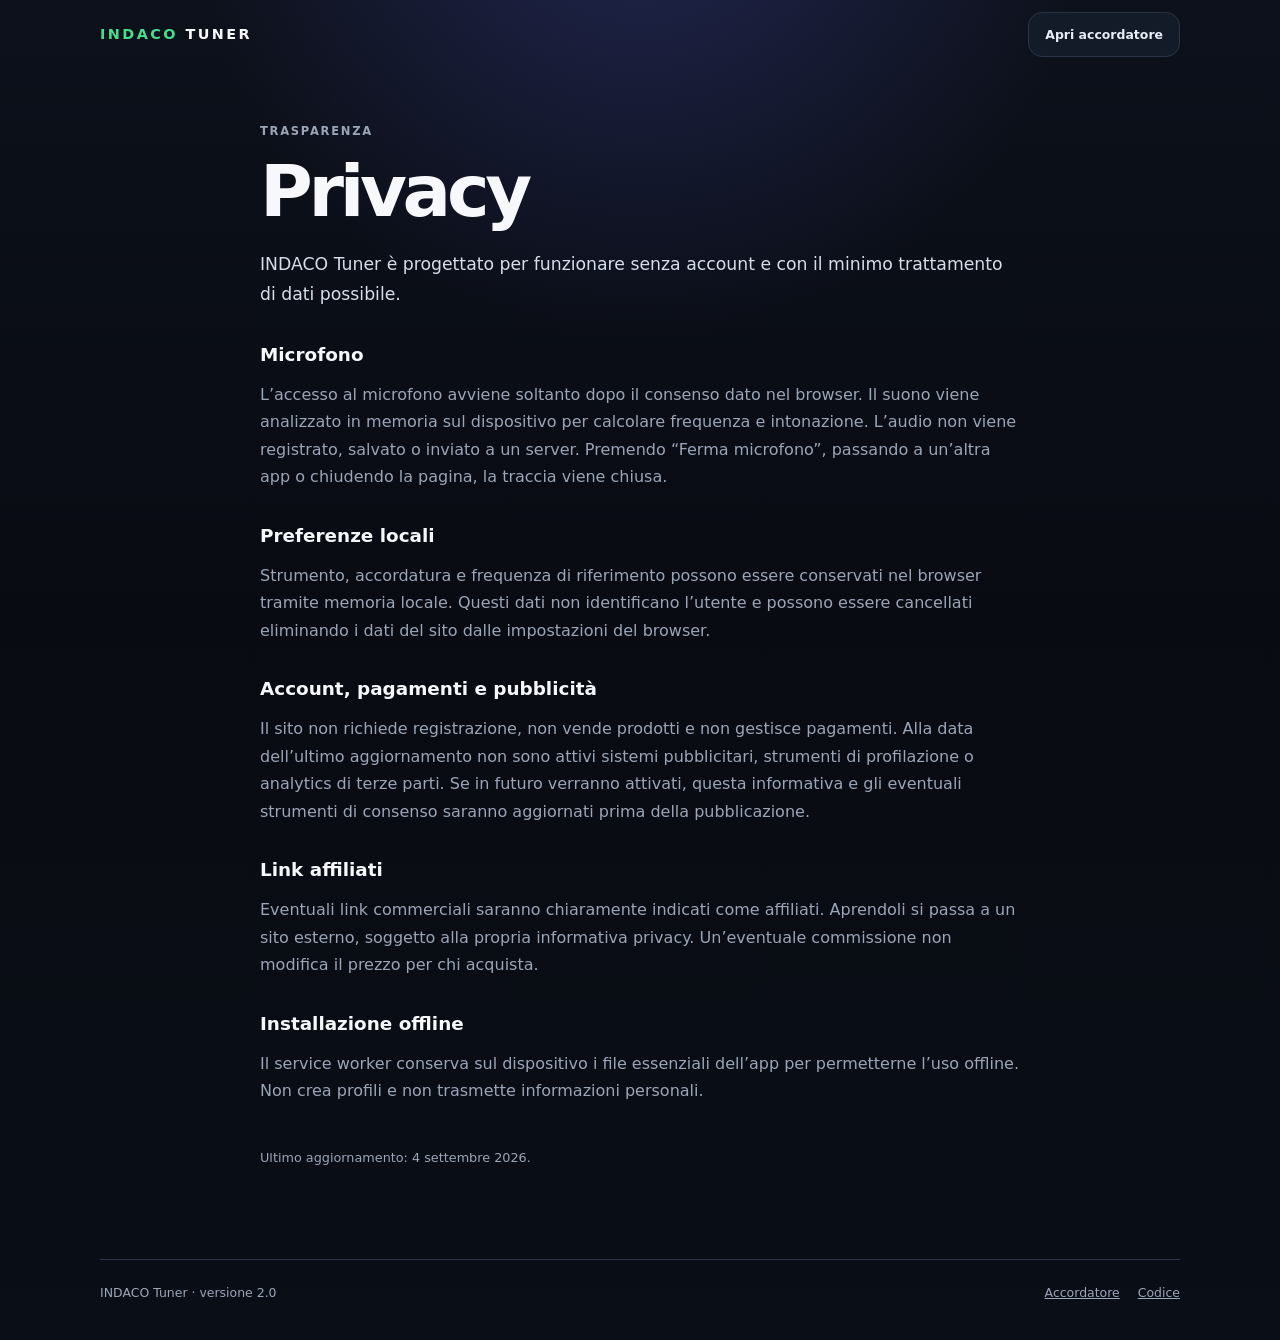
==== privacy.html @ a985659e "Release INDACO Tuner 2.0 for guitar bass and ukulele" ====
<!doctype html>
<html lang="it">
<head>
  <meta charset="utf-8">
  <meta name="viewport" content="width=device-width,initial-scale=1,viewport-fit=cover">
  <meta name="theme-color" content="#080b12">
  <meta name="description" content="Informativa privacy di INDACO Tuner.">
  <meta name="robots" content="index,follow">
  <link rel="canonical" href="https://giostacchio.github.io/Accordatore-indaco-/privacy.html">
  <link rel="icon" href="./favicon.ico" sizes="any">
  <link rel="stylesheet" href="./styles.css">
  <title>Privacy | INDACO Tuner</title>
</head>
<body>
  <header class="topbar">
    <a class="brand" href="./"><span>INDACO</span> TUNER</a>
    <a class="secondary compact" href="./">Apri accordatore</a>
  </header>
  <main>
    <article class="legal">
      <p class="eyebrow">TRASPARENZA</p>
      <h1>Privacy</h1>
      <p class="legal-lead">INDACO Tuner è progettato per funzionare senza account e con il minimo trattamento di dati possibile.</p>

      <h2>Microfono</h2>
      <p>L’accesso al microfono avviene soltanto dopo il consenso dato nel browser. Il suono viene analizzato in memoria sul dispositivo per calcolare frequenza e intonazione. L’audio non viene registrato, salvato o inviato a un server. Premendo “Ferma microfono”, passando a un’altra app o chiudendo la pagina, la traccia viene chiusa.</p>

      <h2>Preferenze locali</h2>
      <p>Strumento, accordatura e frequenza di riferimento possono essere conservati nel browser tramite memoria locale. Questi dati non identificano l’utente e possono essere cancellati eliminando i dati del sito dalle impostazioni del browser.</p>

      <h2>Account, pagamenti e pubblicità</h2>
      <p>Il sito non richiede registrazione, non vende prodotti e non gestisce pagamenti. Alla data dell’ultimo aggiornamento non sono attivi sistemi pubblicitari, strumenti di profilazione o analytics di terze parti. Se in futuro verranno attivati, questa informativa e gli eventuali strumenti di consenso saranno aggiornati prima della pubblicazione.</p>

      <h2>Link affiliati</h2>
      <p>Eventuali link commerciali saranno chiaramente indicati come affiliati. Aprendoli si passa a un sito esterno, soggetto alla propria informativa privacy. Un’eventuale commissione non modifica il prezzo per chi acquista.</p>

      <h2>Installazione offline</h2>
      <p>Il service worker conserva sul dispositivo i file essenziali dell’app per permetterne l’uso offline. Non crea profili e non trasmette informazioni personali.</p>

      <p class="legal-date">Ultimo aggiornamento: 4 settembre 2026.</p>
    </article>
  </main>
  <footer>
    <span>INDACO Tuner · versione 2.0</span>
    <nav><a href="./">Accordatore</a><a href="https://github.com/giostacchio/Accordatore-indaco-" rel="noopener" target="_blank">Codice</a></nav>
  </footer>
</body>
</html>
---- styles.css ----
:root {
  --bg: #080b12;
  --panel: #111722;
  --panel-strong: #171f2d;
  --text: #f7f8fb;
  --muted: #9aa6b8;
  --line: #2a3547;
  --indigo: #7577ff;
  --cyan: #54d7ff;
  --ok: #43e18d;
  --warn: #ffc45e;
  --hot: #ff6871;
  --shadow: 0 24px 70px rgb(0 0 0 / 38%);
}

* { box-sizing: border-box; }

html {
  min-height: 100%;
  scroll-behavior: smooth;
  background: var(--bg);
}

body {
  min-height: 100%;
  margin: 0;
  color: var(--text);
  font-family: Inter, ui-sans-serif, system-ui, -apple-system, BlinkMacSystemFont, "Segoe UI", sans-serif;
  background:
    radial-gradient(circle at 50% -8%, rgb(84 89 210 / 28%) 0, transparent 28rem),
    linear-gradient(180deg, #0d111b 0, #080b12 38rem, #0a0e16 100%);
}

button, select, input { font: inherit; }
button, a { -webkit-tap-highlight-color: transparent; }
a { color: inherit; }

.skip-link {
  position: fixed;
  z-index: 100;
  top: 10px;
  left: 10px;
  padding: 10px 14px;
  border-radius: 10px;
  color: #08110d;
  background: var(--ok);
  transform: translateY(-150%);
}

.skip-link:focus { transform: translateY(0); }

.topbar,
main,
footer {
  width: min(100% - 32px, 1080px);
  margin-inline: auto;
}

.topbar {
  min-height: 68px;
  display: flex;
  align-items: center;
  justify-content: space-between;
  gap: 16px;
}

.brand {
  text-decoration: none;
  font-size: .9rem;
  font-weight: 900;
  letter-spacing: .17em;
}

.brand span { color: var(--ok); }
.top-actions { display: flex; align-items: center; gap: 8px; }

.privacy-chip {
  display: inline-flex;
  align-items: center;
  gap: 8px;
  min-height: 36px;
  padding: 0 11px;
  border: 1px solid rgb(255 255 255 / 8%);
  border-radius: 999px;
  color: var(--muted);
  background: rgb(13 18 29 / 76%);
  font-size: .78rem;
}

.mic-dot {
  width: 8px;
  height: 8px;
  flex: 0 0 auto;
  border-radius: 50%;
  background: #5a6474;
  box-shadow: 0 0 0 4px rgb(255 255 255 / 3%);
}

.mic-dot.on {
  background: var(--ok);
  box-shadow: 0 0 14px rgb(67 225 141 / 75%);
}

.icon-button,
.text-button {
  border: 1px solid var(--line);
  color: #dbe3ef;
  background: #101722;
  cursor: pointer;
}

.icon-button {
  width: 38px;
  height: 38px;
  border-radius: 50%;
  font-size: 1.2rem;
}

.tuner-shell {
  width: min(100%, 620px);
  margin: 26px auto 84px;
}

.intro { text-align: center; margin-bottom: 22px; }
.eyebrow {
  margin: 0 0 7px;
  color: var(--ok);
  font-size: .72rem;
  font-weight: 900;
  letter-spacing: .15em;
}

.intro h1 {
  margin: 0;
  font-size: clamp(2rem, 7vw, 3.35rem);
  letter-spacing: -.055em;
  line-height: 1;
}

.intro > p:last-child {
  max-width: 520px;
  margin: 13px auto 0;
  color: var(--muted);
  line-height: 1.55;
}

.instrument-tabs {
  display: grid;
  grid-template-columns: repeat(4, 1fr);
  gap: 6px;
  padding: 6px;
  border: 1px solid rgb(255 255 255 / 8%);
  border-radius: 17px;
  background: rgb(12 17 27 / 90%);
}

.instrument {
  min-height: 45px;
  padding: 8px 6px;
  border: 0;
  border-radius: 12px;
  color: var(--muted);
  background: transparent;
  font-size: .8rem;
  font-weight: 850;
  cursor: pointer;
}

.instrument.active {
  color: #070a11;
  background: linear-gradient(135deg, #fff, #cfd6ff);
  box-shadow: 0 7px 24px rgb(0 0 0 / 20%);
}

.tuning-row {
  display: grid;
  grid-template-columns: 1fr auto;
  align-items: end;
  gap: 10px;
  margin: 13px 0;
}

.install-actions {
  display: flex;
  gap: 8px;
}

.tuning-row label,
.settings-body label {
  display: grid;
  gap: 6px;
  color: var(--muted);
  font-size: .8rem;
  font-weight: 750;
}

select {
  width: 100%;
  min-height: 45px;
  padding: 0 38px 0 13px;
  border: 1px solid var(--line);
  border-radius: 12px;
  color: var(--text);
  background: #0e1520;
}

.tuner-card {
  position: relative;
  overflow: hidden;
  padding: 22px 20px 18px;
  border: 1px solid rgb(255 255 255 / 9%);
  border-radius: 28px;
  background:
    linear-gradient(150deg, rgb(255 255 255 / 4%), transparent 35%),
    rgb(17 23 34 / 94%);
  box-shadow: var(--shadow);
}

.tuner-card::before {
  content: "";
  position: absolute;
  width: 280px;
  height: 280px;
  top: 90px;
  left: 50%;
  pointer-events: none;
  border-radius: 50%;
  background: radial-gradient(circle, rgb(117 119 255 / 16%), transparent 68%);
  transform: translateX(-50%);
}

.mode-label {
  position: relative;
  text-align: center;
  color: var(--muted);
  font-size: .72rem;
  font-weight: 800;
  letter-spacing: .13em;
  text-transform: uppercase;
}

.note-wrap {
  position: relative;
  min-height: 158px;
  padding-top: 12px;
  text-align: center;
}

.note {
  font-size: clamp(5.8rem, 24vw, 8.4rem);
  line-height: .9;
  font-weight: 950;
  letter-spacing: -.09em;
  text-shadow: 0 0 42px rgb(117 119 255 / 20%);
}

.octave {
  margin-left: 7px;
  color: var(--muted);
  font-size: 1.8rem;
  font-weight: 750;
}

.freq {
  margin-top: 12px;
  color: var(--muted);
  font-variant-numeric: tabular-nums;
}

.target {
  min-height: 21px;
  margin-top: 7px;
  color: #cdd5e2;
  font-size: .88rem;
}

.meter {
  position: relative;
  height: 135px;
  margin-top: 3px;
}

.arc {
  position: absolute;
  right: 8%;
  bottom: 8px;
  left: 8%;
  height: 108px;
  overflow: hidden;
  border-top: 3px solid var(--line);
  border-radius: 50% 50% 0 0 / 100% 100% 0 0;
}

.ticks {
  position: absolute;
  right: 8%;
  bottom: 11px;
  left: 8%;
  height: 106px;
}

.tick {
  position: absolute;
  bottom: 0;
  left: 50%;
  width: 2px;
  height: 10px;
  background: #536076;
  transform-origin: 50% 100%;
}

.tick.major { height: 18px; background: #8f9bb0; }
.tick.center { height: 24px; background: var(--ok); }

.needle {
  position: absolute;
  bottom: 8px;
  left: 50%;
  width: 3px;
  height: 96px;
  border-radius: 3px;
  background: var(--warn);
  box-shadow: 0 0 18px rgb(255 196 94 / 44%);
  transform: translateX(-50%) rotate(0deg);
  transform-origin: 50% 100%;
  transition: transform 90ms linear, background 140ms ease;
}

.pivot {
  position: absolute;
  bottom: 1px;
  left: 50%;
  width: 17px;
  height: 17px;
  border: 4px solid #566175;
  border-radius: 50%;
  background: #e4e9f0;
  transform: translateX(-50%);
}

.scale {
  display: flex;
  justify-content: space-between;
  margin-top: -1px;
  padding: 0 5%;
  color: #748196;
  font-size: .72rem;
}

.cents {
  margin-top: 5px;
  text-align: center;
  font-size: 1.55rem;
  font-weight: 850;
  font-variant-numeric: tabular-nums;
}

.status {
  min-height: 25px;
  margin-top: 4px;
  text-align: center;
  color: #c7d0dd;
  font-size: .88rem;
  font-weight: 900;
  letter-spacing: .08em;
}

.status.ok { color: var(--ok); }
.status.warn { color: var(--warn); }
.status.hot { color: var(--hot); }

.signal-grid {
  display: grid;
  grid-template-columns: 1fr 1fr;
  gap: 12px;
  margin-top: 13px;
}

.signal-label {
  display: flex;
  justify-content: space-between;
  margin-bottom: 6px;
  color: var(--muted);
  font-size: .7rem;
}

.signal-track {
  height: 5px;
  overflow: hidden;
  border-radius: 99px;
  background: #080d15;
}

.signal-track i {
  display: block;
  width: 0;
  height: 100%;
  border-radius: inherit;
  background: var(--cyan);
  transition: width 100ms linear;
}

.signal-track.confidence i { background: var(--ok); }

.target-heading {
  display: flex;
  align-items: center;
  justify-content: space-between;
  gap: 12px;
  margin: 18px 1px 8px;
  color: var(--muted);
  font-size: .72rem;
}

.text-button {
  flex: 0 0 auto;
  min-width: 54px;
  min-height: 30px;
  border-radius: 999px;
  font-size: .68rem;
  font-weight: 900;
}

.text-button.active {
  color: #06120c;
  border-color: var(--ok);
  background: var(--ok);
}

.strings {
  --strings: 6;
  display: grid;
  grid-template-columns: repeat(var(--strings), minmax(0, 1fr));
  gap: 7px;
}

.string {
  min-width: 0;
  min-height: 61px;
  padding: 8px 2px;
  border: 1px solid var(--line);
  border-radius: 12px;
  color: #d5dce7;
  background: #0c121c;
  cursor: pointer;
}

.string strong {
  display: block;
  font-size: 1rem;
}

.string small {
  display: block;
  overflow: hidden;
  margin-top: 3px;
  color: #78869a;
  font-size: .6rem;
  text-overflow: ellipsis;
}

.string:hover,
.string:focus-visible { border-color: #6876a3; }

.string.active {
  border-color: var(--ok);
  color: var(--ok);
  background: rgb(67 225 141 / 9%);
  box-shadow: inset 0 0 0 1px rgb(67 225 141 / 18%);
}

.start,
.secondary {
  display: inline-flex;
  align-items: center;
  justify-content: center;
  border: 0;
  border-radius: 14px;
  text-decoration: none;
  font-weight: 900;
  cursor: pointer;
}

.start {
  width: 100%;
  min-height: 54px;
  margin-top: 12px;
  color: #06140c;
  background: linear-gradient(135deg, var(--ok), #83f4b4);
  box-shadow: 0 12px 30px rgb(67 225 141 / 17%);
}

.start.stop {
  color: #f2f5fa;
  background: #293448;
  box-shadow: none;
}

.secondary {
  min-height: 45px;
  padding: 0 16px;
  color: #e8edf5;
  border: 1px solid var(--line);
  background: #131b28;
}

.secondary.compact { font-size: .78rem; }
.error { min-height: 19px; margin-top: 8px; color: #ff8c91; text-align: center; font-size: .78rem; }

.settings {
  margin-top: 8px;
  border-top: 1px solid rgb(255 255 255 / 7%);
}

.settings summary {
  padding: 14px 0 6px;
  color: #c9d2df;
  font-size: .78rem;
  font-weight: 800;
  cursor: pointer;
}

.settings-body {
  padding: 8px 0 2px;
}

.settings-body p,
.local-note {
  color: #77859a;
  font-size: .72rem;
  line-height: 1.55;
}

.reference-control {
  display: grid;
  grid-template-columns: 1fr 68px;
  align-items: center;
  gap: 12px;
  margin-top: 8px;
}

input[type="range"] { accent-color: var(--ok); }

output {
  padding: 7px;
  border: 1px solid var(--line);
  border-radius: 9px;
  text-align: center;
  color: #dce4ef;
  background: #0c121c;
  font-size: .75rem;
  font-variant-numeric: tabular-nums;
}

.local-note { margin: 12px 0 0; text-align: center; }

.guide,
.faq {
  margin: 0 0 82px;
}

.section-heading { max-width: 620px; }

.section-heading h2,
.support-box h2 {
  margin: 0;
  font-size: clamp(1.7rem, 5vw, 2.55rem);
  letter-spacing: -.04em;
}

.steps {
  display: grid;
  grid-template-columns: repeat(3, 1fr);
  gap: 12px;
  margin: 24px 0;
  padding: 0;
  list-style: none;
}

.steps li,
.guide-grid article {
  border: 1px solid var(--line);
  border-radius: 18px;
  background: rgb(17 23 34 / 70%);
}

.steps li { display: flex; gap: 12px; padding: 17px; }
.steps li > span {
  display: grid;
  width: 29px;
  height: 29px;
  flex: 0 0 auto;
  place-items: center;
  border-radius: 50%;
  color: #07120c;
  background: var(--ok);
  font-weight: 950;
}

.steps strong { display: block; font-size: .92rem; }
.steps p,
.guide-grid p,
.faq p,
.support-box p {
  margin: 7px 0 0;
  color: var(--muted);
  font-size: .88rem;
  line-height: 1.6;
}

.guide-grid {
  display: grid;
  grid-template-columns: repeat(3, 1fr);
  gap: 12px;
}

.guide-grid article { padding: 20px; }
.guide-grid h3 { margin: 0; font-size: 1.05rem; }

.support-box {
  display: flex;
  align-items: center;
  justify-content: space-between;
  gap: 24px;
  margin: -35px 0 82px;
  padding: 24px;
  border: 1px solid #38456a;
  border-radius: 20px;
  background: linear-gradient(135deg, rgb(117 119 255 / 15%), rgb(17 23 34 / 80%));
}

.support-box[hidden] { display: none; }
.support-box .secondary { flex: 0 0 auto; }

.faq details {
  border-bottom: 1px solid var(--line);
}

.faq summary {
  padding: 18px 2px;
  font-size: 1rem;
  font-weight: 800;
  cursor: pointer;
}

.faq details p { max-width: 780px; margin: -6px 0 19px; }

footer {
  display: flex;
  justify-content: space-between;
  gap: 20px;
  padding: 25px 0 40px;
  border-top: 1px solid var(--line);
  color: var(--muted);
  font-size: .78rem;
}

footer nav { display: flex; gap: 18px; }

.legal {
  max-width: 760px;
  margin: 54px auto 90px;
}

.legal h1 {
  margin: 0 0 15px;
  font-size: clamp(2.4rem, 8vw, 4.5rem);
  letter-spacing: -.06em;
}

.legal h2 {
  margin: 34px 0 8px;
  font-size: 1.15rem;
}

.legal p {
  color: var(--muted);
  line-height: 1.72;
}

.legal .legal-lead {
  color: #d6deea;
  font-size: 1.08rem;
}

.legal-date {
  margin-top: 42px;
  font-size: .8rem;
}

:focus-visible {
  outline: 3px solid rgb(84 215 255 / 75%);
  outline-offset: 3px;
}

@media (max-width: 760px) {
  .topbar, main, footer { width: min(100% - 24px, 1080px); }
  .tuner-shell { margin-top: 17px; }
  .steps, .guide-grid { grid-template-columns: 1fr; }
  .support-box { align-items: flex-start; flex-direction: column; }
}

@media (max-width: 520px) {
  .privacy-chip span:last-child { display: none; }
  .instrument-tabs { grid-template-columns: repeat(2, 1fr); }
  .tuning-row { grid-template-columns: 1fr; }
  .install-actions { display: grid; grid-template-columns: 1fr 1fr; }
  .tuning-row .secondary { width: 100%; }
  .tuner-card { padding: 20px 14px 16px; border-radius: 23px; }
  .strings { gap: 5px; }
  .string { min-height: 57px; }
  .signal-grid { gap: 8px; }
  footer { align-items: flex-start; flex-direction: column; }
}

@media (max-height: 720px) and (min-width: 521px) {
  .note-wrap { min-height: 132px; }
  .note { font-size: 5.8rem; }
  .meter { height: 116px; }
  .arc { height: 90px; }
  .ticks { height: 88px; }
  .needle { height: 79px; }
}

@media (prefers-reduced-motion: reduce) {
  html { scroll-behavior: auto; }
  *, *::before, *::after { transition-duration: .01ms !important; animation-duration: .01ms !important; }
}
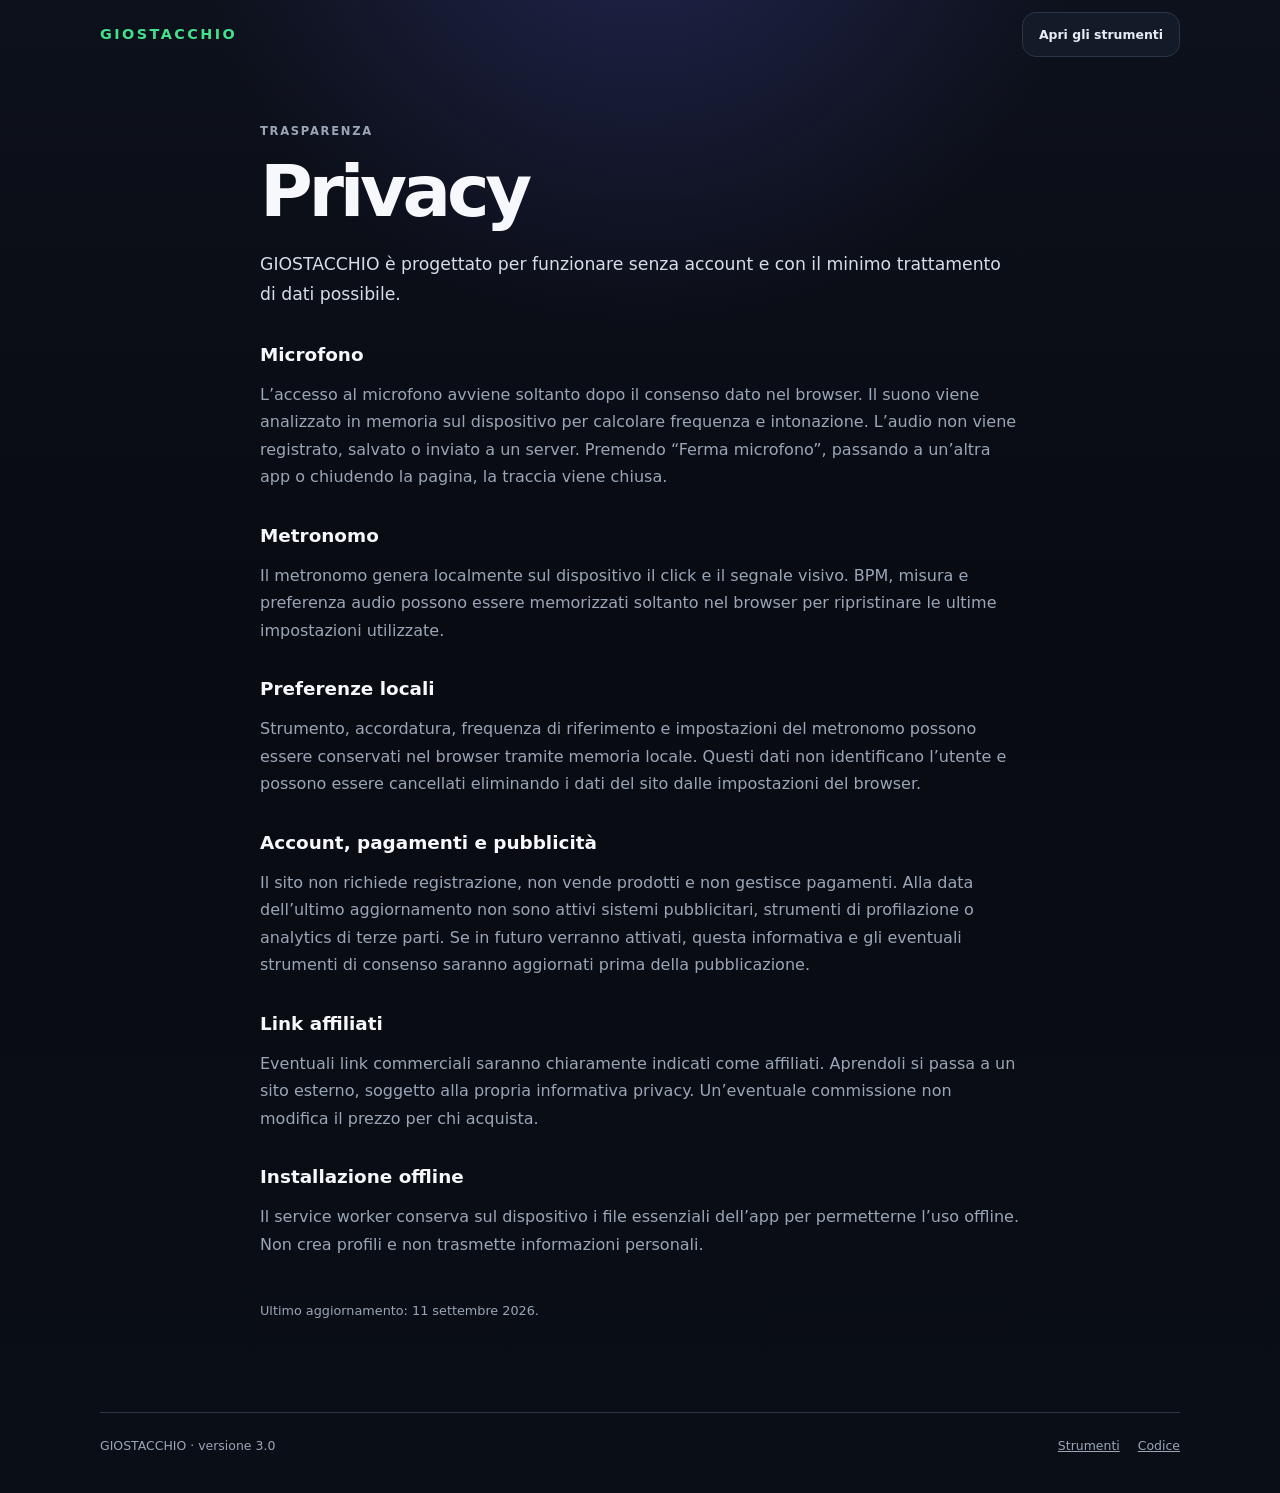
==== commit 476e840e: "Aggiorna privacy al brand GIOSTACCHIO" ====
--- a/privacy.html
+++ b/privacy.html
@@ -4,29 +4,32 @@
   <meta charset="utf-8">
   <meta name="viewport" content="width=device-width,initial-scale=1,viewport-fit=cover">
   <meta name="theme-color" content="#080b12">
-  <meta name="description" content="Informativa privacy di INDACO Tuner.">
+  <meta name="description" content="Informativa privacy di GIOSTACCHIO.">
   <meta name="robots" content="index,follow">
   <link rel="canonical" href="https://giostacchio.github.io/Accordatore-indaco-/privacy.html">
   <link rel="icon" href="./favicon.ico" sizes="any">
   <link rel="stylesheet" href="./styles.css">
-  <title>Privacy | INDACO Tuner</title>
+  <title>Privacy | GIOSTACCHIO</title>
 </head>
 <body>
   <header class="topbar">
-    <a class="brand" href="./"><span>INDACO</span> TUNER</a>
-    <a class="secondary compact" href="./">Apri accordatore</a>
+    <a class="brand" href="./"><span>GIOSTACCHIO</span></a>
+    <a class="secondary compact" href="./">Apri gli strumenti</a>
   </header>
   <main>
     <article class="legal">
       <p class="eyebrow">TRASPARENZA</p>
       <h1>Privacy</h1>
-      <p class="legal-lead">INDACO Tuner è progettato per funzionare senza account e con il minimo trattamento di dati possibile.</p>
+      <p class="legal-lead">GIOSTACCHIO è progettato per funzionare senza account e con il minimo trattamento di dati possibile.</p>
 
       <h2>Microfono</h2>
       <p>L’accesso al microfono avviene soltanto dopo il consenso dato nel browser. Il suono viene analizzato in memoria sul dispositivo per calcolare frequenza e intonazione. L’audio non viene registrato, salvato o inviato a un server. Premendo “Ferma microfono”, passando a un’altra app o chiudendo la pagina, la traccia viene chiusa.</p>
 
+      <h2>Metronomo</h2>
+      <p>Il metronomo genera localmente sul dispositivo il click e il segnale visivo. BPM, misura e preferenza audio possono essere memorizzati soltanto nel browser per ripristinare le ultime impostazioni utilizzate.</p>
+
       <h2>Preferenze locali</h2>
-      <p>Strumento, accordatura e frequenza di riferimento possono essere conservati nel browser tramite memoria locale. Questi dati non identificano l’utente e possono essere cancellati eliminando i dati del sito dalle impostazioni del browser.</p>
+      <p>Strumento, accordatura, frequenza di riferimento e impostazioni del metronomo possono essere conservati nel browser tramite memoria locale. Questi dati non identificano l’utente e possono essere cancellati eliminando i dati del sito dalle impostazioni del browser.</p>
 
       <h2>Account, pagamenti e pubblicità</h2>
       <p>Il sito non richiede registrazione, non vende prodotti e non gestisce pagamenti. Alla data dell’ultimo aggiornamento non sono attivi sistemi pubblicitari, strumenti di profilazione o analytics di terze parti. Se in futuro verranno attivati, questa informativa e gli eventuali strumenti di consenso saranno aggiornati prima della pubblicazione.</p>
@@ -37,12 +40,12 @@
       <h2>Installazione offline</h2>
       <p>Il service worker conserva sul dispositivo i file essenziali dell’app per permetterne l’uso offline. Non crea profili e non trasmette informazioni personali.</p>
 
-      <p class="legal-date">Ultimo aggiornamento: 4 settembre 2026.</p>
+      <p class="legal-date">Ultimo aggiornamento: 11 settembre 2026.</p>
     </article>
   </main>
   <footer>
-    <span>INDACO Tuner · versione 2.0</span>
-    <nav><a href="./">Accordatore</a><a href="https://github.com/giostacchio/Accordatore-indaco-" rel="noopener" target="_blank">Codice</a></nav>
+    <span>GIOSTACCHIO · versione 3.0</span>
+    <nav><a href="./">Strumenti</a><a href="https://github.com/giostacchio/Accordatore-indaco-/" rel="noopener" target="_blank">Codice</a></nav>
   </footer>
 </body>
 </html>
